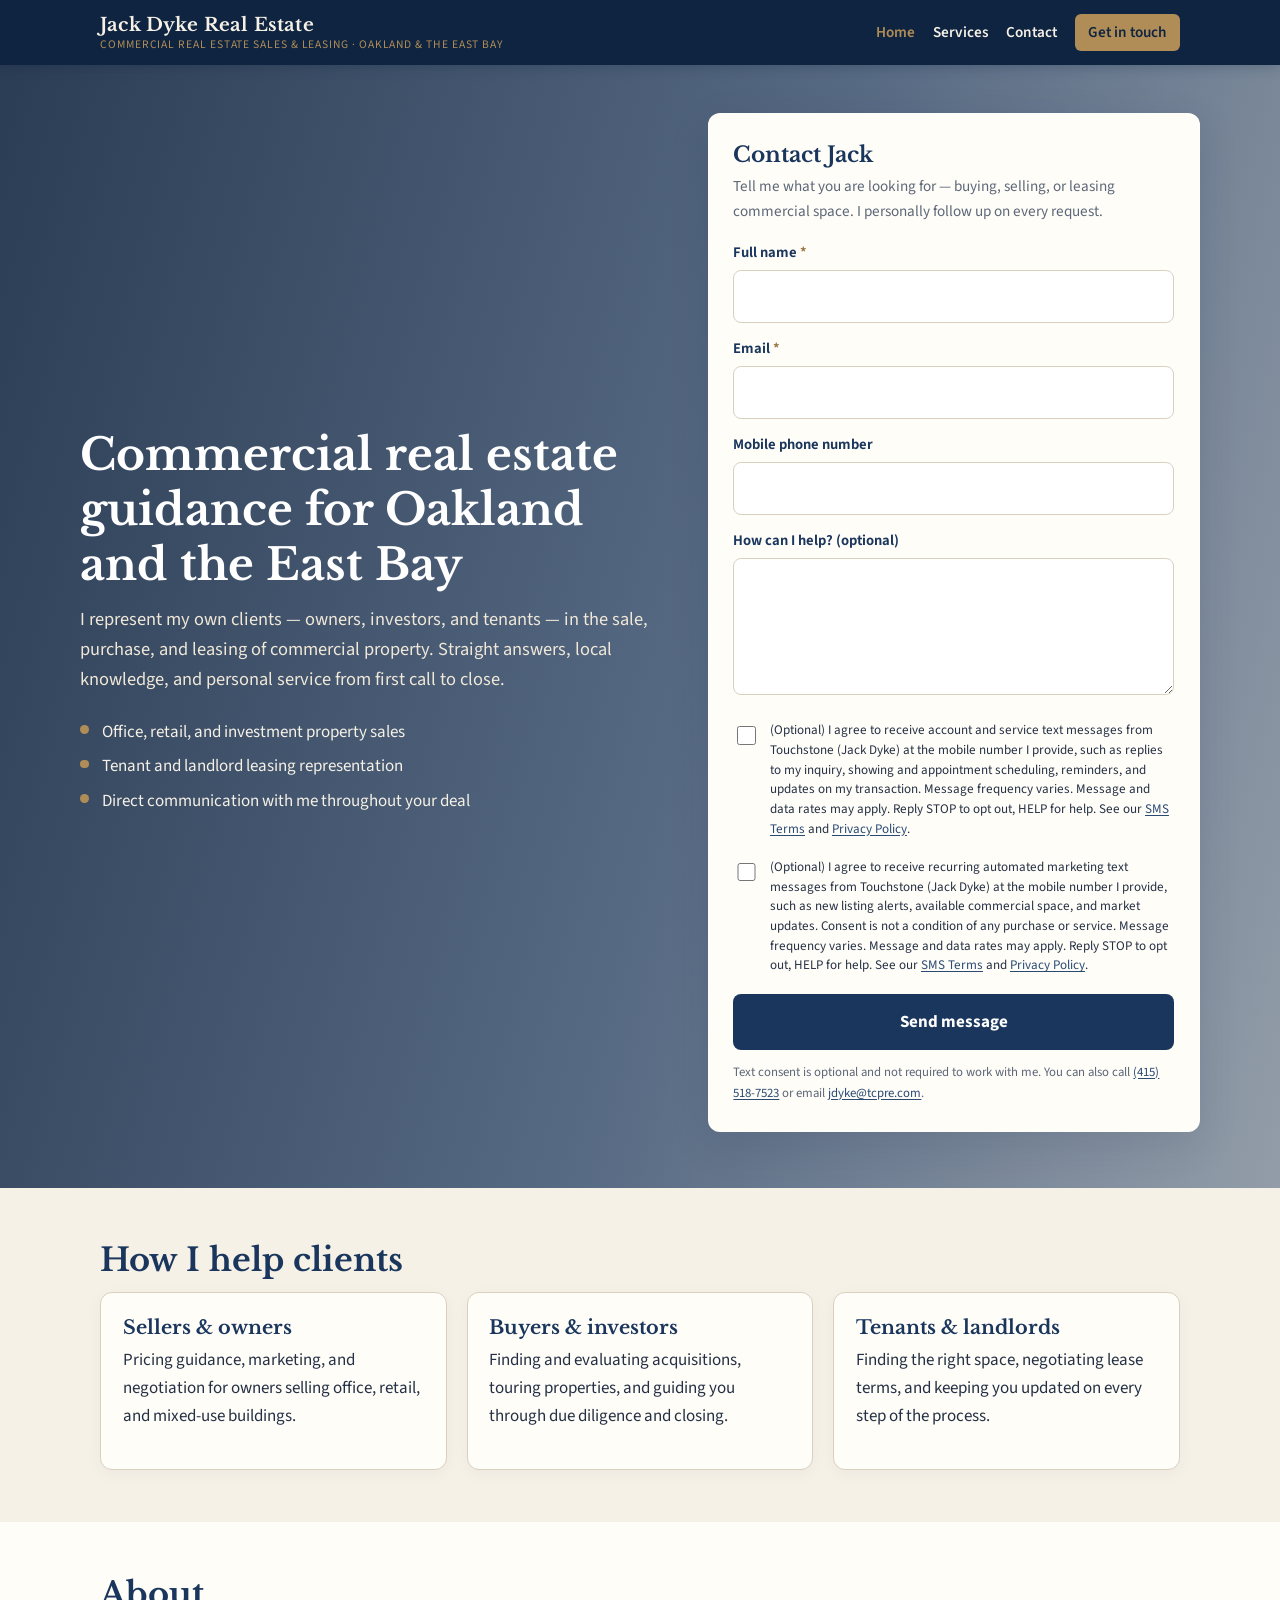
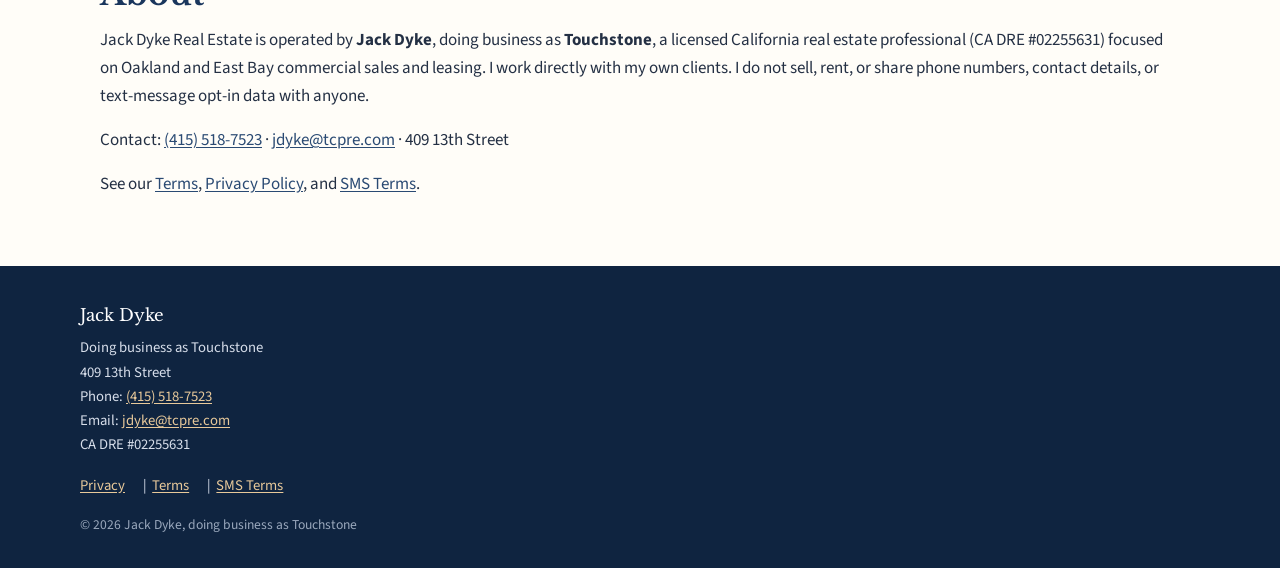
==== index.html @ b30fa637 "Initial site" ====
<!DOCTYPE html>
<html lang="en">
<head>
  <meta charset="utf-8">
  <meta name="viewport" content="width=device-width, initial-scale=1">
  <title>Jack Dyke Real Estate | Commercial Real Estate in Oakland & the East Bay</title>
  <meta name="description" content="Jack Dyke Real Estate (Jack Dyke, doing business as Touchstone) helps clients buy, sell, and lease commercial real estate in Oakland and the East Bay.">
  <link rel="preconnect" href="https://fonts.googleapis.com">
  <link rel="preconnect" href="https://fonts.gstatic.com" crossorigin>
  <link href="https://fonts.googleapis.com/css2?family=Libre+Baskerville:wght@400;700&family=Source+Sans+3:wght@400;600;700&display=swap" rel="stylesheet">
  <link rel="stylesheet" href="css/styles.css">
</head>
<body>
  <a class="skip-link" href="#main">Skip to content</a>
  <header class="site-header">
    <div class="header-inner">
      <a class="brand" href="index.html">
        <span class="brand-name">Jack Dyke Real Estate</span>
        <span class="brand-tag">Commercial real estate sales &amp; leasing · Oakland &amp; the East Bay</span>
      </a>
      <nav class="nav" aria-label="Primary">
        <a href="index.html" aria-current="page">Home</a>
        <a href="index.html#services">Services</a>
        <a href="contact.html">Contact</a>
        <a class="nav-cta" href="index.html#contact-form">Get in touch</a>
      </nav>
    </div>
  </header>
  <main id="main">
    <section class="hero" style="--hero-image: url('https://images.unsplash.com/photo-1486406146926-c627a92ad1ab?auto=format&fit=crop&w=1800&q=80');">
      <div class="hero-inner">
        <div>
          <h1>Commercial real estate guidance for Oakland and the East Bay</h1>
          <p class="lede">I represent my own clients — owners, investors, and tenants — in the sale, purchase, and leasing of commercial property. Straight answers, local knowledge, and personal service from first call to close.</p>
          <ul class="hero-points">
            <li>Office, retail, and investment property sales</li>
            <li>Tenant and landlord leasing representation</li>
            <li>Direct communication with me throughout your deal</li>
          </ul>
        </div>
        <div class="form-card" id="contact-form">
          <form class="offer-form" action="#" method="post" novalidate>
            <h2>Contact Jack</h2>
            <p class="form-intro">Tell me what you are looking for — buying, selling, or leasing commercial space. I personally follow up on every request.</p>
            <p class="form-error" role="alert"></p>
            <div class="field"><label for="full_name">Full name <span class="req" aria-hidden="true">*</span></label>
              <input type="text" id="full_name" name="full_name" autocomplete="name" required></div>
            <div class="field"><label for="email">Email <span class="req" aria-hidden="true">*</span></label>
              <input type="email" id="email" name="email" autocomplete="email" required></div>
            <div class="field"><label for="mobile_phone">Mobile phone number</label>
              <input type="tel" id="mobile_phone" name="mobile_phone" autocomplete="tel" inputmode="tel"></div>
            <div class="field"><label for="message">How can I help? (optional)</label>
              <textarea id="message" name="message" rows="4"></textarea></div>
            <div class="consent">
              <input type="checkbox" id="sms-consent-transactional" name="sms_consent_transactional" value="yes">
              <label for="sms-consent-transactional">(Optional) I agree to receive account and service text messages from Touchstone (Jack Dyke) at the mobile number I provide, such as replies to my inquiry, showing and appointment scheduling, reminders, and updates on my transaction. Message frequency varies. Message and data rates may apply. Reply STOP to opt out, HELP for help. See our <a href="sms-terms.html">SMS Terms</a> and <a href="privacy.html">Privacy Policy</a>.</label>
            </div>
            <div class="consent">
              <input type="checkbox" id="sms-consent-marketing" name="sms_consent_marketing" value="yes">
              <label for="sms-consent-marketing">(Optional) I agree to receive recurring automated marketing text messages from Touchstone (Jack Dyke) at the mobile number I provide, such as new listing alerts, available commercial space, and market updates. Consent is not a condition of any purchase or service. Message frequency varies. Message and data rates may apply. Reply STOP to opt out, HELP for help. See our <a href="sms-terms.html">SMS Terms</a> and <a href="privacy.html">Privacy Policy</a>.</label>
            </div>
            <button type="submit" class="btn">Send message</button>
            <p class="form-note">Text consent is optional and not required to work with me. You can also call <a href="tel:+14155187523">(415) 518-7523</a> or email <a href="mailto:jdyke@tcpre.com">jdyke@tcpre.com</a>.</p>
          </form>
          <div class="thank-you" role="status"><h2>Thank you</h2><p>Your message was received. Jack will follow up on your request.</p></div>
        </div>
      </div>
    </section>
    <section class="section" id="services">
      <div class="wrap">
        <h2>How I help clients</h2>
        <div class="grid-3">
          <article class="card"><h3>Sellers &amp; owners</h3><p>Pricing guidance, marketing, and negotiation for owners selling office, retail, and mixed-use buildings.</p></article>
          <article class="card"><h3>Buyers &amp; investors</h3><p>Finding and evaluating acquisitions, touring properties, and guiding you through due diligence and closing.</p></article>
          <article class="card"><h3>Tenants &amp; landlords</h3><p>Finding the right space, negotiating lease terms, and keeping you updated on every step of the process.</p></article>
        </div>
      </div>
    </section>
    <section class="section section-paper">
      <div class="wrap">
        <h2>About</h2>
        <p>Jack Dyke Real Estate is operated by <strong>Jack Dyke</strong>, doing business as <strong>Touchstone</strong>, a licensed California real estate professional (CA DRE #02255631) focused on Oakland and East Bay commercial sales and leasing. I work directly with my own clients. I do not sell, rent, or share phone numbers, contact details, or text-message opt-in data with anyone.</p>
        <p>Contact: <a href="tel:+14155187523">(415) 518-7523</a> · <a href="mailto:jdyke@tcpre.com">jdyke@tcpre.com</a> · 409 13th Street</p>
        <p>See our <a href="terms.html">Terms</a>, <a href="privacy.html">Privacy Policy</a>, and <a href="sms-terms.html">SMS Terms</a>.</p>
      </div>
    </section>
  </main>
  <footer class="site-footer">
    <div class="footer-inner">
      <p class="footer-legal-name">Jack Dyke</p>
      <p>
        Doing business as Touchstone<br>
        409 13th Street<br>
        Phone: <a href="tel:+14155187523">(415) 518-7523</a><br>
        Email: <a href="mailto:jdyke@tcpre.com">jdyke@tcpre.com</a><br>
        CA DRE #02255631
      </p>
      <p class="footer-links">
        <a href="privacy.html">Privacy</a> |
        <a href="terms.html">Terms</a> |
        <a href="sms-terms.html">SMS Terms</a>
      </p>
      <p class="copyright">&copy; 2026 Jack Dyke, doing business as Touchstone</p>
    </div>
  </footer>
  <script src="js/form.js"></script>
</body>
</html>
---- css/styles.css ----
/* Everest Estates — shared styles
   Palette: navy + cream. Mobile-first residential real estate. */

:root {
  --navy: #1a365d;
  --navy-deep: #0f2440;
  --navy-mid: #2a4a73;
  --navy-soft: #3d5a80;
  --cream: #f6f1e7;
  --cream-dark: #ebe3d4;
  --paper: #fffdf8;
  --ink: #243044;
  --muted: #5c6778;
  --line: #d9d0c0;
  --gold: #b08d57;
  --gold-hover: #9a7846;
  --error: #9b2c2c;
  --ok: #276749;
  --shadow: 0 12px 40px rgba(15, 36, 64, 0.12);
  --radius: 12px;
  --max: 1120px;
}

*,
*::before,
*::after {
  box-sizing: border-box;
}

html {
  scroll-behavior: smooth;
}

body {
  margin: 0;
  font-family: "Source Sans 3", "Segoe UI", system-ui, sans-serif;
  font-size: 1.0625rem;
  line-height: 1.65;
  color: var(--ink);
  background: var(--cream);
}

img {
  max-width: 100%;
  height: auto;
  display: block;
}

a {
  color: var(--navy-mid);
  text-underline-offset: 2px;
}

a:hover {
  color: var(--navy);
}

h1, h2, h3, h4 {
  font-family: "Libre Baskerville", Georgia, serif;
  color: var(--navy);
  line-height: 1.25;
  font-weight: 700;
  margin: 0 0 0.75rem;
}

h1 { font-size: clamp(1.85rem, 5vw, 2.75rem); }
h2 { font-size: clamp(1.45rem, 3.4vw, 2rem); }
h3 { font-size: 1.2rem; }

p { margin: 0 0 1rem; }

.skip-link {
  position: absolute;
  left: -999px;
  top: 0;
  background: var(--navy);
  color: #fff;
  padding: 0.5rem 1rem;
  z-index: 100;
}

.skip-link:focus {
  left: 0.5rem;
  top: 0.5rem;
}

/* Header */
.site-header {
  background: var(--navy-deep);
  color: var(--cream);
  position: sticky;
  top: 0;
  z-index: 50;
  box-shadow: 0 2px 12px rgba(15, 36, 64, 0.25);
}

.header-inner {
  max-width: var(--max);
  margin: 0 auto;
  padding: 0.85rem 1.25rem;
  display: flex;
  align-items: center;
  justify-content: space-between;
  gap: 1rem;
}

.brand {
  text-decoration: none;
  color: var(--cream);
  display: flex;
  flex-direction: column;
  line-height: 1.15;
}

.brand:hover { color: var(--cream); }

.brand-name {
  font-family: "Libre Baskerville", Georgia, serif;
  font-size: 1.15rem;
  font-weight: 700;
  letter-spacing: 0.01em;
}

.brand-tag {
  font-size: 0.72rem;
  letter-spacing: 0.08em;
  text-transform: uppercase;
  color: var(--gold);
  margin-top: 0.15rem;
}

.nav {
  display: flex;
  flex-wrap: wrap;
  gap: 0.35rem 1.1rem;
  align-items: center;
}

.nav a {
  color: var(--cream);
  text-decoration: none;
  font-size: 0.95rem;
  font-weight: 600;
}

.nav a:hover,
.nav a[aria-current="page"] {
  color: var(--gold);
}

.nav .nav-cta {
  background: var(--gold);
  color: var(--navy-deep);
  padding: 0.4rem 0.85rem;
  border-radius: 6px;
  text-decoration: none;
}

.nav .nav-cta:hover {
  background: #c9a56e;
  color: var(--navy-deep);
}

/* Hero */
.hero {
  background:
    linear-gradient(105deg, rgba(15, 36, 64, 0.88) 0%, rgba(26, 54, 93, 0.72) 55%, rgba(26, 54, 93, 0.45) 100%),
    var(--hero-image) center / cover no-repeat;
  color: var(--cream);
  padding: 3rem 1.25rem 3.5rem;
}

.hero-inner {
  max-width: var(--max);
  margin: 0 auto;
  display: grid;
  gap: 2rem;
}

.hero h1 { color: #fff; }

.hero .lede {
  font-size: 1.15rem;
  color: #f0e8d8;
  max-width: 36rem;
}

.hero-points {
  list-style: none;
  padding: 0;
  margin: 1.25rem 0 0;
}

.hero-points li {
  padding: 0.2rem 0 0.2rem 1.35rem;
  position: relative;
}

.hero-points li::before {
  content: "";
  width: 0.55rem;
  height: 0.55rem;
  border-radius: 50%;
  background: var(--gold);
  position: absolute;
  left: 0;
  top: 0.65rem;
}

/* Layout */
.wrap {
  max-width: var(--max);
  margin: 0 auto;
  padding: 0 1.25rem;
}

.section {
  padding: 3.25rem 0;
}

.section-tight { padding: 2.25rem 0; }

.section-navy {
  background: var(--navy);
  color: var(--cream);
}

.section-navy h2,
.section-navy h3 { color: #fff; }

.section-paper { background: var(--paper); }

.grid-3,
.grid-2 {
  display: grid;
  gap: 1.25rem;
}

.card {
  background: var(--paper);
  border: 1px solid var(--line);
  border-radius: var(--radius);
  padding: 1.4rem 1.35rem;
  box-shadow: 0 4px 16px rgba(15, 36, 64, 0.04);
}

.card h3 { margin-bottom: 0.45rem; }

.card .step {
  display: inline-block;
  font-size: 0.75rem;
  letter-spacing: 0.08em;
  text-transform: uppercase;
  color: var(--gold);
  font-weight: 700;
  margin-bottom: 0.4rem;
}

.photo-band {
  display: grid;
  gap: 0;
}

.photo-band img {
  width: 100%;
  height: 220px;
  object-fit: cover;
}

/* Form */
.form-card {
  background: var(--paper);
  color: var(--ink);
  border-radius: var(--radius);
  padding: 1.5rem 1.35rem 1.65rem;
  box-shadow: var(--shadow);
}

.form-card h2 {
  font-size: 1.35rem;
  margin-bottom: 0.35rem;
}

.form-card .form-intro {
  color: var(--muted);
  font-size: 0.95rem;
  margin-bottom: 1.1rem;
}

label {
  display: block;
  font-weight: 650;
  font-size: 0.92rem;
  margin: 0 0 0.3rem;
  color: var(--navy);
}

.req { color: var(--gold-hover); }

.field { margin-bottom: 0.9rem; }

input[type="text"],
input[type="email"],
input[type="tel"],
textarea {
  width: 100%;
  padding: 0.7rem 0.8rem;
  border: 1px solid var(--line);
  border-radius: 8px;
  font: inherit;
  background: #fff;
  color: var(--ink);
}

input:focus,
textarea:focus {
  outline: 2px solid var(--navy-mid);
  outline-offset: 1px;
  border-color: var(--navy-mid);
}

textarea { min-height: 88px; resize: vertical; }

.consent {
  display: flex;
  gap: 0.7rem;
  align-items: flex-start;
  margin: 1.1rem 0 1.15rem;
}

.consent input[type="checkbox"] {
  margin-top: 0.3rem;
  width: 1.15rem;
  height: 1.15rem;
  flex-shrink: 0;
  accent-color: var(--navy);
}

.consent label {
  font-weight: 400;
  font-size: 0.82rem;
  line-height: 1.5;
  color: var(--ink);
  margin: 0;
}

.btn {
  display: inline-block;
  background: var(--navy);
  color: #fff;
  border: none;
  border-radius: 8px;
  padding: 0.85rem 1.25rem;
  font: inherit;
  font-weight: 700;
  cursor: pointer;
  width: 100%;
  text-align: center;
  text-decoration: none;
}

.btn:hover { background: var(--navy-deep); color: #fff; }

.form-note {
  font-size: 0.8rem;
  color: var(--muted);
  margin: 0.75rem 0 0;
}

.form-error {
  color: var(--error);
  font-size: 0.88rem;
  margin: 0 0 0.75rem;
  display: none;
}

.form-error.show { display: block; }

.thank-you {
  display: none;
  text-align: left;
}

.thank-you.show { display: block; }

.thank-you h2 { color: var(--ok); }

.offer-form.is-sent { display: none; }

/* Legal pages */
.legal {
  background: var(--paper);
  border: 1px solid var(--line);
  border-radius: var(--radius);
  padding: 2rem 1.4rem;
  margin: 2rem auto 3rem;
  max-width: 800px;
}

.legal h1 { margin-bottom: 0.35rem; }

.legal .updated {
  color: var(--muted);
  font-size: 0.9rem;
  margin-bottom: 1.5rem;
}

.legal h2 {
  font-size: 1.15rem;
  margin-top: 1.6rem;
}

.legal ul { padding-left: 1.2rem; }

.legal li { margin-bottom: 0.4rem; }

/* Contact extras */
.contact-grid {
  display: grid;
  gap: 1.5rem;
}

.contact-card address {
  font-style: normal;
}

/* Footer */
.site-footer {
  background: var(--navy-deep);
  color: #d7deea;
  padding: 2.25rem 1.25rem 2rem;
  font-size: 0.92rem;
}

.footer-inner {
  max-width: var(--max);
  margin: 0 auto;
}

.footer-legal-name {
  font-family: "Libre Baskerville", Georgia, serif;
  color: #fff;
  font-size: 1.05rem;
  margin-bottom: 0.4rem;
}

.site-footer a { color: #e8c99a; }

.footer-links {
  margin: 1rem 0;
  display: flex;
  flex-wrap: wrap;
  gap: 0.4rem 0.35rem;
}

.footer-links a { margin-right: 0.75rem; }

.copyright {
  margin: 0;
  color: #9aa8bc;
  font-size: 0.85rem;
}

/* Desktop */
@media (min-width: 800px) {
  .hero-inner {
    grid-template-columns: 1.15fr 0.95fr;
    align-items: center;
  }

  .grid-3 { grid-template-columns: repeat(3, 1fr); }
  .grid-2 { grid-template-columns: 1fr 1fr; }

  .photo-band {
    grid-template-columns: repeat(3, 1fr);
  }

  .photo-band img { height: 260px; }

  .contact-grid {
    grid-template-columns: 0.85fr 1.15fr;
    align-items: start;
  }

  .form-card { padding: 1.75rem 1.6rem; }

  .legal { padding: 2.4rem 2.4rem; }
}
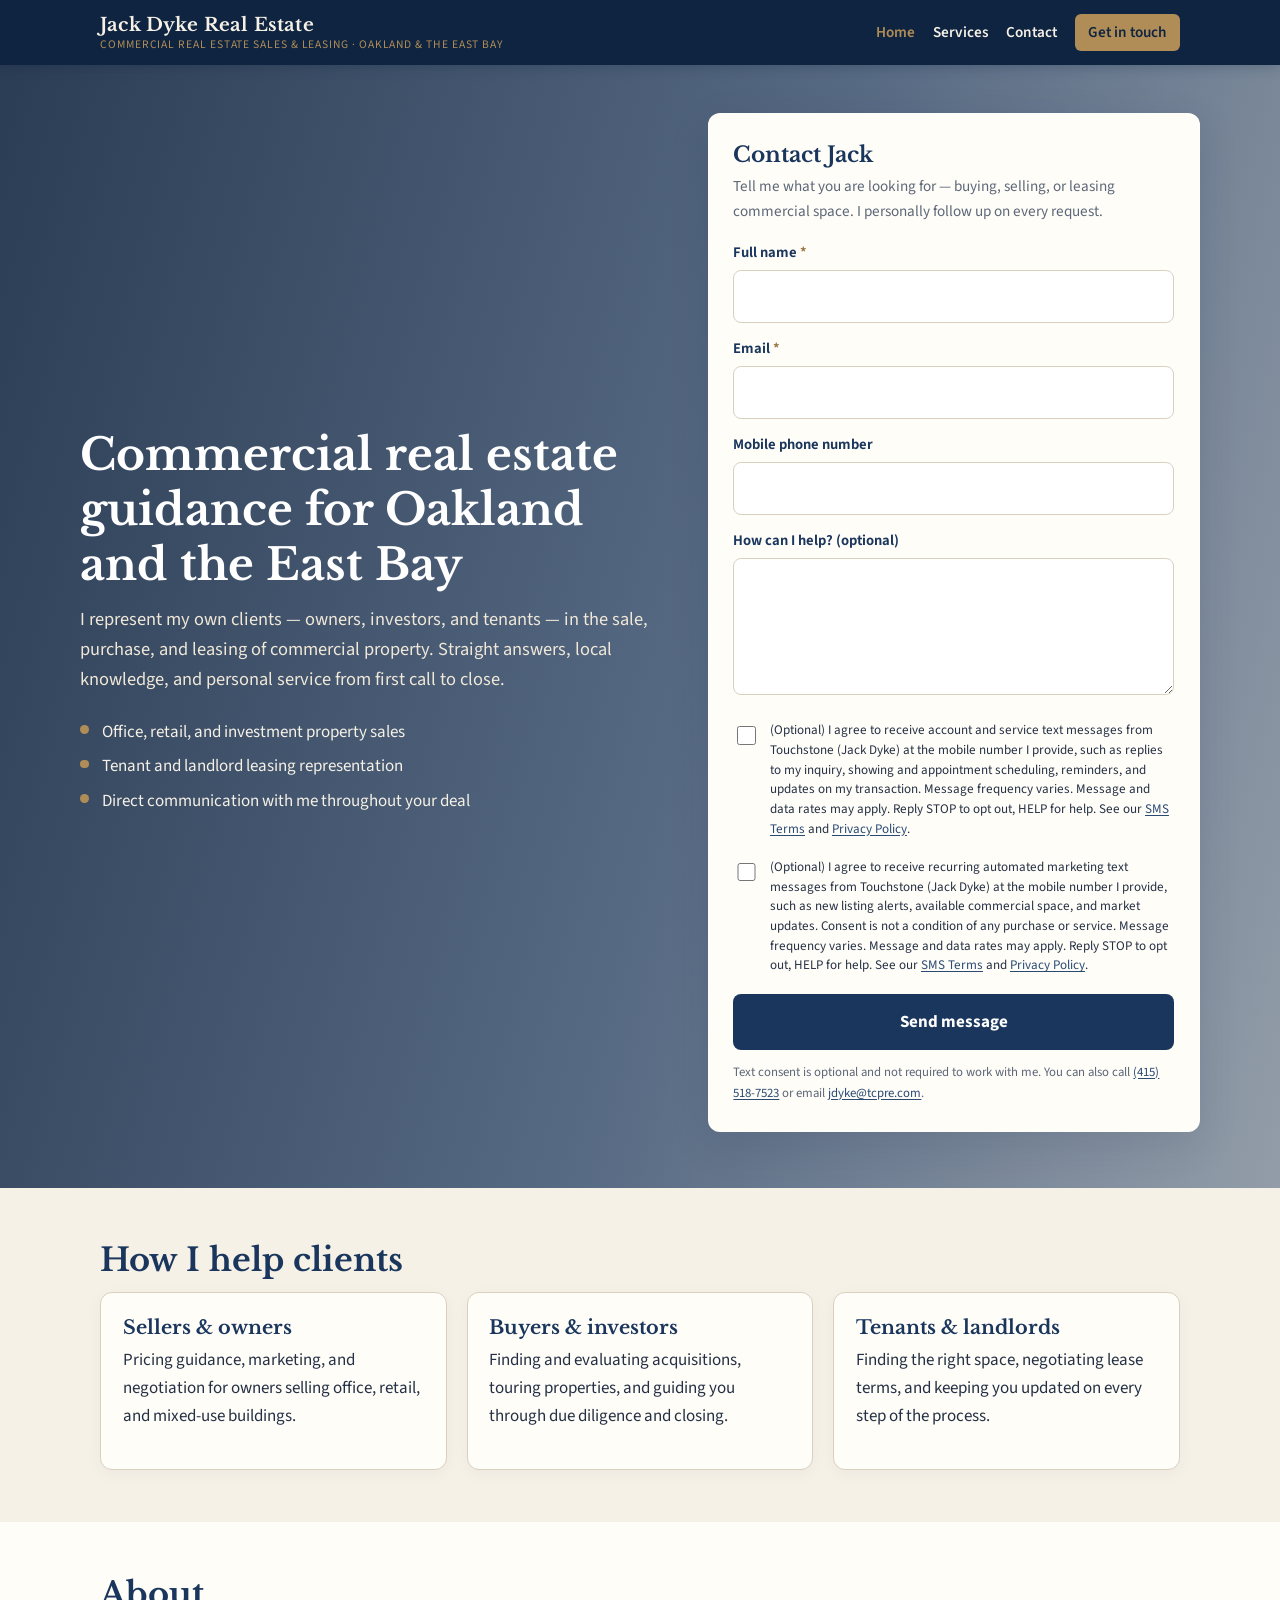
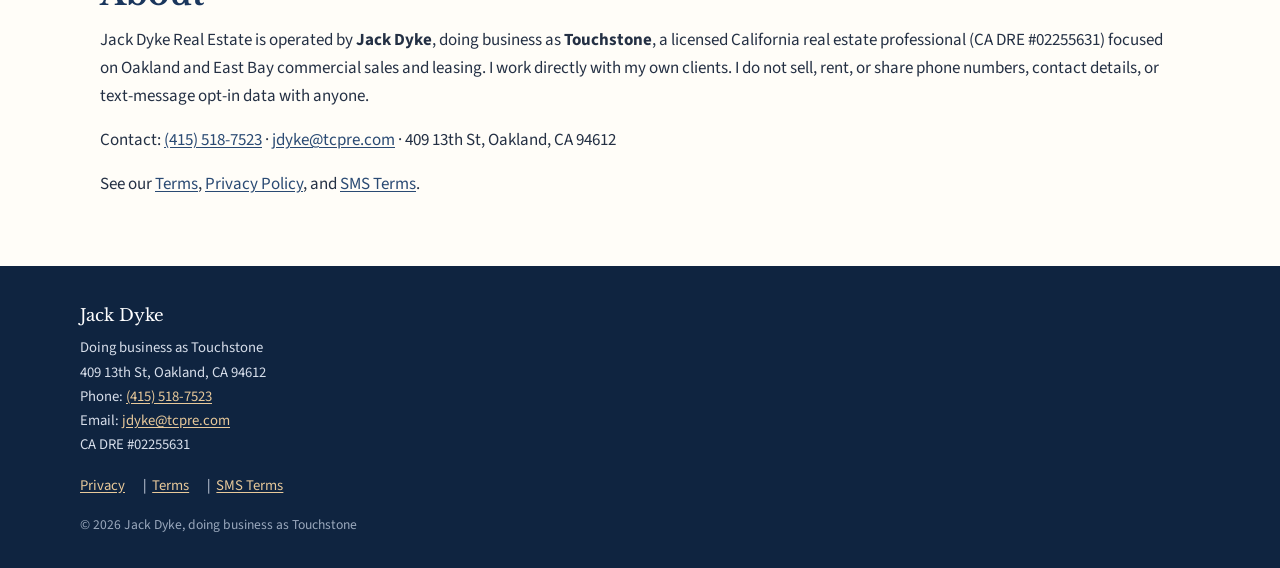
==== commit d0d2e8b6: "Add address, noindex, CNAME" ====
--- a/index.html
+++ b/index.html
@@ -4,6 +4,7 @@
   <meta charset="utf-8">
   <meta name="viewport" content="width=device-width, initial-scale=1">
   <title>Jack Dyke Real Estate | Commercial Real Estate in Oakland & the East Bay</title>
+  <meta name="robots" content="noindex, nofollow">
   <meta name="description" content="Jack Dyke Real Estate (Jack Dyke, doing business as Touchstone) helps clients buy, sell, and lease commercial real estate in Oakland and the East Bay.">
   <link rel="preconnect" href="https://fonts.googleapis.com">
   <link rel="preconnect" href="https://fonts.gstatic.com" crossorigin>
@@ -80,7 +81,7 @@
       <div class="wrap">
         <h2>About</h2>
         <p>Jack Dyke Real Estate is operated by <strong>Jack Dyke</strong>, doing business as <strong>Touchstone</strong>, a licensed California real estate professional (CA DRE #02255631) focused on Oakland and East Bay commercial sales and leasing. I work directly with my own clients. I do not sell, rent, or share phone numbers, contact details, or text-message opt-in data with anyone.</p>
-        <p>Contact: <a href="tel:+14155187523">(415) 518-7523</a> · <a href="mailto:jdyke@tcpre.com">jdyke@tcpre.com</a> · 409 13th Street</p>
+        <p>Contact: <a href="tel:+14155187523">(415) 518-7523</a> · <a href="mailto:jdyke@tcpre.com">jdyke@tcpre.com</a> · 409 13th St, Oakland, CA 94612</p>
         <p>See our <a href="terms.html">Terms</a>, <a href="privacy.html">Privacy Policy</a>, and <a href="sms-terms.html">SMS Terms</a>.</p>
       </div>
     </section>
@@ -90,7 +91,7 @@
       <p class="footer-legal-name">Jack Dyke</p>
       <p>
         Doing business as Touchstone<br>
-        409 13th Street<br>
+        409 13th St, Oakland, CA 94612<br>
         Phone: <a href="tel:+14155187523">(415) 518-7523</a><br>
         Email: <a href="mailto:jdyke@tcpre.com">jdyke@tcpre.com</a><br>
         CA DRE #02255631
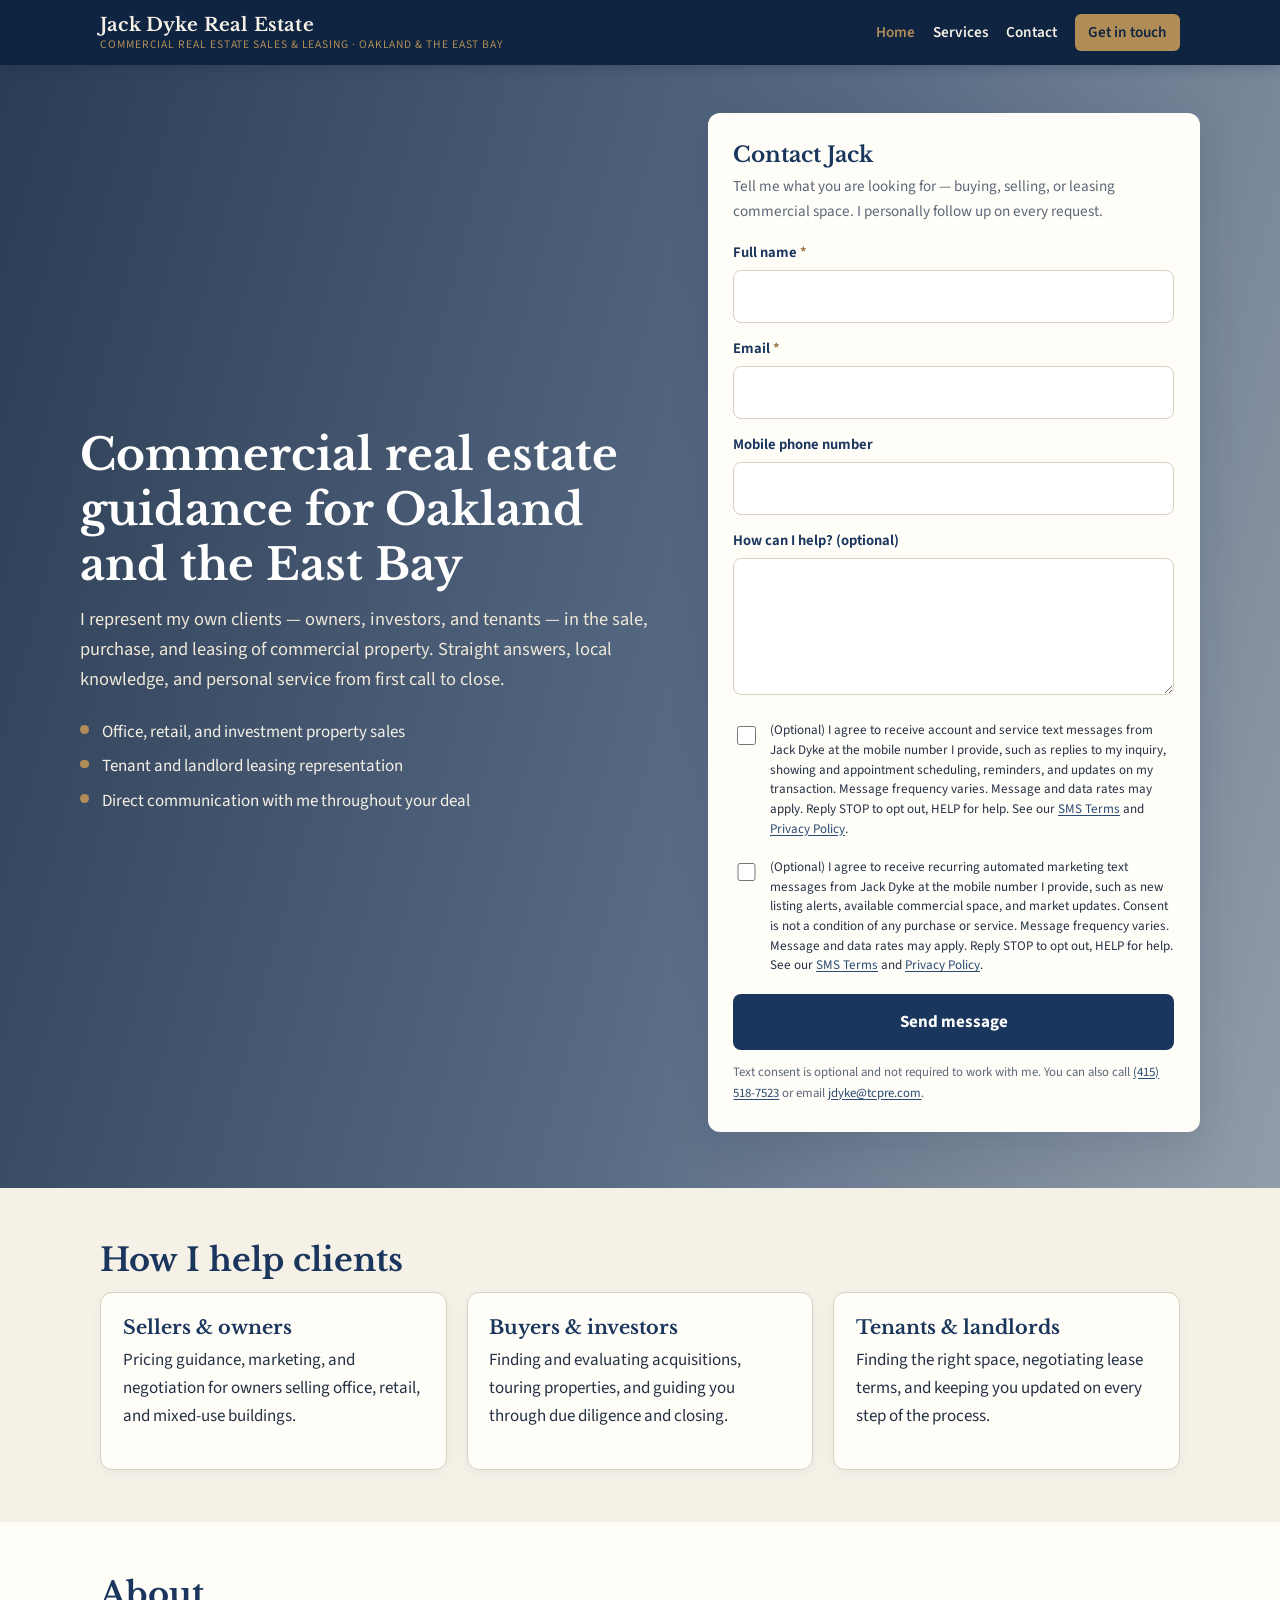
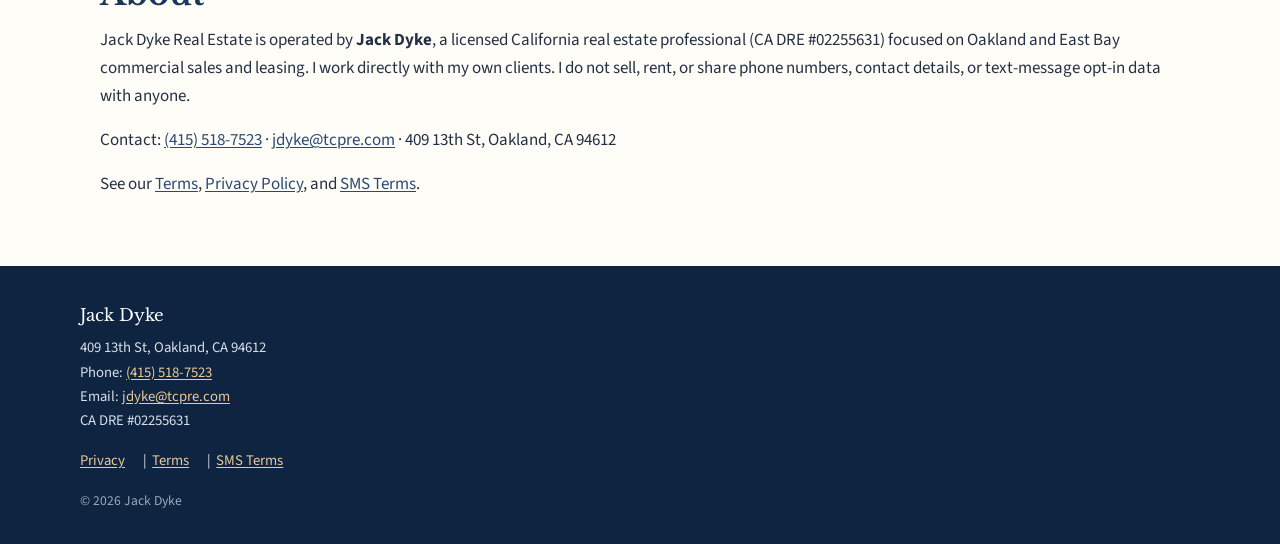
==== commit 645ccb59: "Brand as Jack Dyke" ====
--- a/index.html
+++ b/index.html
@@ -5,7 +5,7 @@
   <meta name="viewport" content="width=device-width, initial-scale=1">
   <title>Jack Dyke Real Estate | Commercial Real Estate in Oakland & the East Bay</title>
   <meta name="robots" content="noindex, nofollow">
-  <meta name="description" content="Jack Dyke Real Estate (Jack Dyke, doing business as Touchstone) helps clients buy, sell, and lease commercial real estate in Oakland and the East Bay.">
+  <meta name="description" content="Jack Dyke Real Estate (Jack Dyke) helps clients buy, sell, and lease commercial real estate in Oakland and the East Bay.">
   <link rel="preconnect" href="https://fonts.googleapis.com">
   <link rel="preconnect" href="https://fonts.gstatic.com" crossorigin>
   <link href="https://fonts.googleapis.com/css2?family=Libre+Baskerville:wght@400;700&family=Source+Sans+3:wght@400;600;700&display=swap" rel="stylesheet">
@@ -54,11 +54,11 @@
               <textarea id="message" name="message" rows="4"></textarea></div>
             <div class="consent">
               <input type="checkbox" id="sms-consent-transactional" name="sms_consent_transactional" value="yes">
-              <label for="sms-consent-transactional">(Optional) I agree to receive account and service text messages from Touchstone (Jack Dyke) at the mobile number I provide, such as replies to my inquiry, showing and appointment scheduling, reminders, and updates on my transaction. Message frequency varies. Message and data rates may apply. Reply STOP to opt out, HELP for help. See our <a href="sms-terms.html">SMS Terms</a> and <a href="privacy.html">Privacy Policy</a>.</label>
+              <label for="sms-consent-transactional">(Optional) I agree to receive account and service text messages from Jack Dyke at the mobile number I provide, such as replies to my inquiry, showing and appointment scheduling, reminders, and updates on my transaction. Message frequency varies. Message and data rates may apply. Reply STOP to opt out, HELP for help. See our <a href="sms-terms.html">SMS Terms</a> and <a href="privacy.html">Privacy Policy</a>.</label>
             </div>
             <div class="consent">
               <input type="checkbox" id="sms-consent-marketing" name="sms_consent_marketing" value="yes">
-              <label for="sms-consent-marketing">(Optional) I agree to receive recurring automated marketing text messages from Touchstone (Jack Dyke) at the mobile number I provide, such as new listing alerts, available commercial space, and market updates. Consent is not a condition of any purchase or service. Message frequency varies. Message and data rates may apply. Reply STOP to opt out, HELP for help. See our <a href="sms-terms.html">SMS Terms</a> and <a href="privacy.html">Privacy Policy</a>.</label>
+              <label for="sms-consent-marketing">(Optional) I agree to receive recurring automated marketing text messages from Jack Dyke at the mobile number I provide, such as new listing alerts, available commercial space, and market updates. Consent is not a condition of any purchase or service. Message frequency varies. Message and data rates may apply. Reply STOP to opt out, HELP for help. See our <a href="sms-terms.html">SMS Terms</a> and <a href="privacy.html">Privacy Policy</a>.</label>
             </div>
             <button type="submit" class="btn">Send message</button>
             <p class="form-note">Text consent is optional and not required to work with me. You can also call <a href="tel:+14155187523">(415) 518-7523</a> or email <a href="mailto:jdyke@tcpre.com">jdyke@tcpre.com</a>.</p>
@@ -80,7 +80,7 @@
     <section class="section section-paper">
       <div class="wrap">
         <h2>About</h2>
-        <p>Jack Dyke Real Estate is operated by <strong>Jack Dyke</strong>, doing business as <strong>Touchstone</strong>, a licensed California real estate professional (CA DRE #02255631) focused on Oakland and East Bay commercial sales and leasing. I work directly with my own clients. I do not sell, rent, or share phone numbers, contact details, or text-message opt-in data with anyone.</p>
+        <p>Jack Dyke Real Estate is operated by <strong>Jack Dyke</strong>, a licensed California real estate professional (CA DRE #02255631) focused on Oakland and East Bay commercial sales and leasing. I work directly with my own clients. I do not sell, rent, or share phone numbers, contact details, or text-message opt-in data with anyone.</p>
         <p>Contact: <a href="tel:+14155187523">(415) 518-7523</a> · <a href="mailto:jdyke@tcpre.com">jdyke@tcpre.com</a> · 409 13th St, Oakland, CA 94612</p>
         <p>See our <a href="terms.html">Terms</a>, <a href="privacy.html">Privacy Policy</a>, and <a href="sms-terms.html">SMS Terms</a>.</p>
       </div>
@@ -90,7 +90,6 @@
     <div class="footer-inner">
       <p class="footer-legal-name">Jack Dyke</p>
       <p>
-        Doing business as Touchstone<br>
         409 13th St, Oakland, CA 94612<br>
         Phone: <a href="tel:+14155187523">(415) 518-7523</a><br>
         Email: <a href="mailto:jdyke@tcpre.com">jdyke@tcpre.com</a><br>
@@ -101,7 +100,7 @@
         <a href="terms.html">Terms</a> |
         <a href="sms-terms.html">SMS Terms</a>
       </p>
-      <p class="copyright">&copy; 2026 Jack Dyke, doing business as Touchstone</p>
+      <p class="copyright">&copy; 2026 Jack Dyke</p>
     </div>
   </footer>
   <script src="js/form.js"></script>
